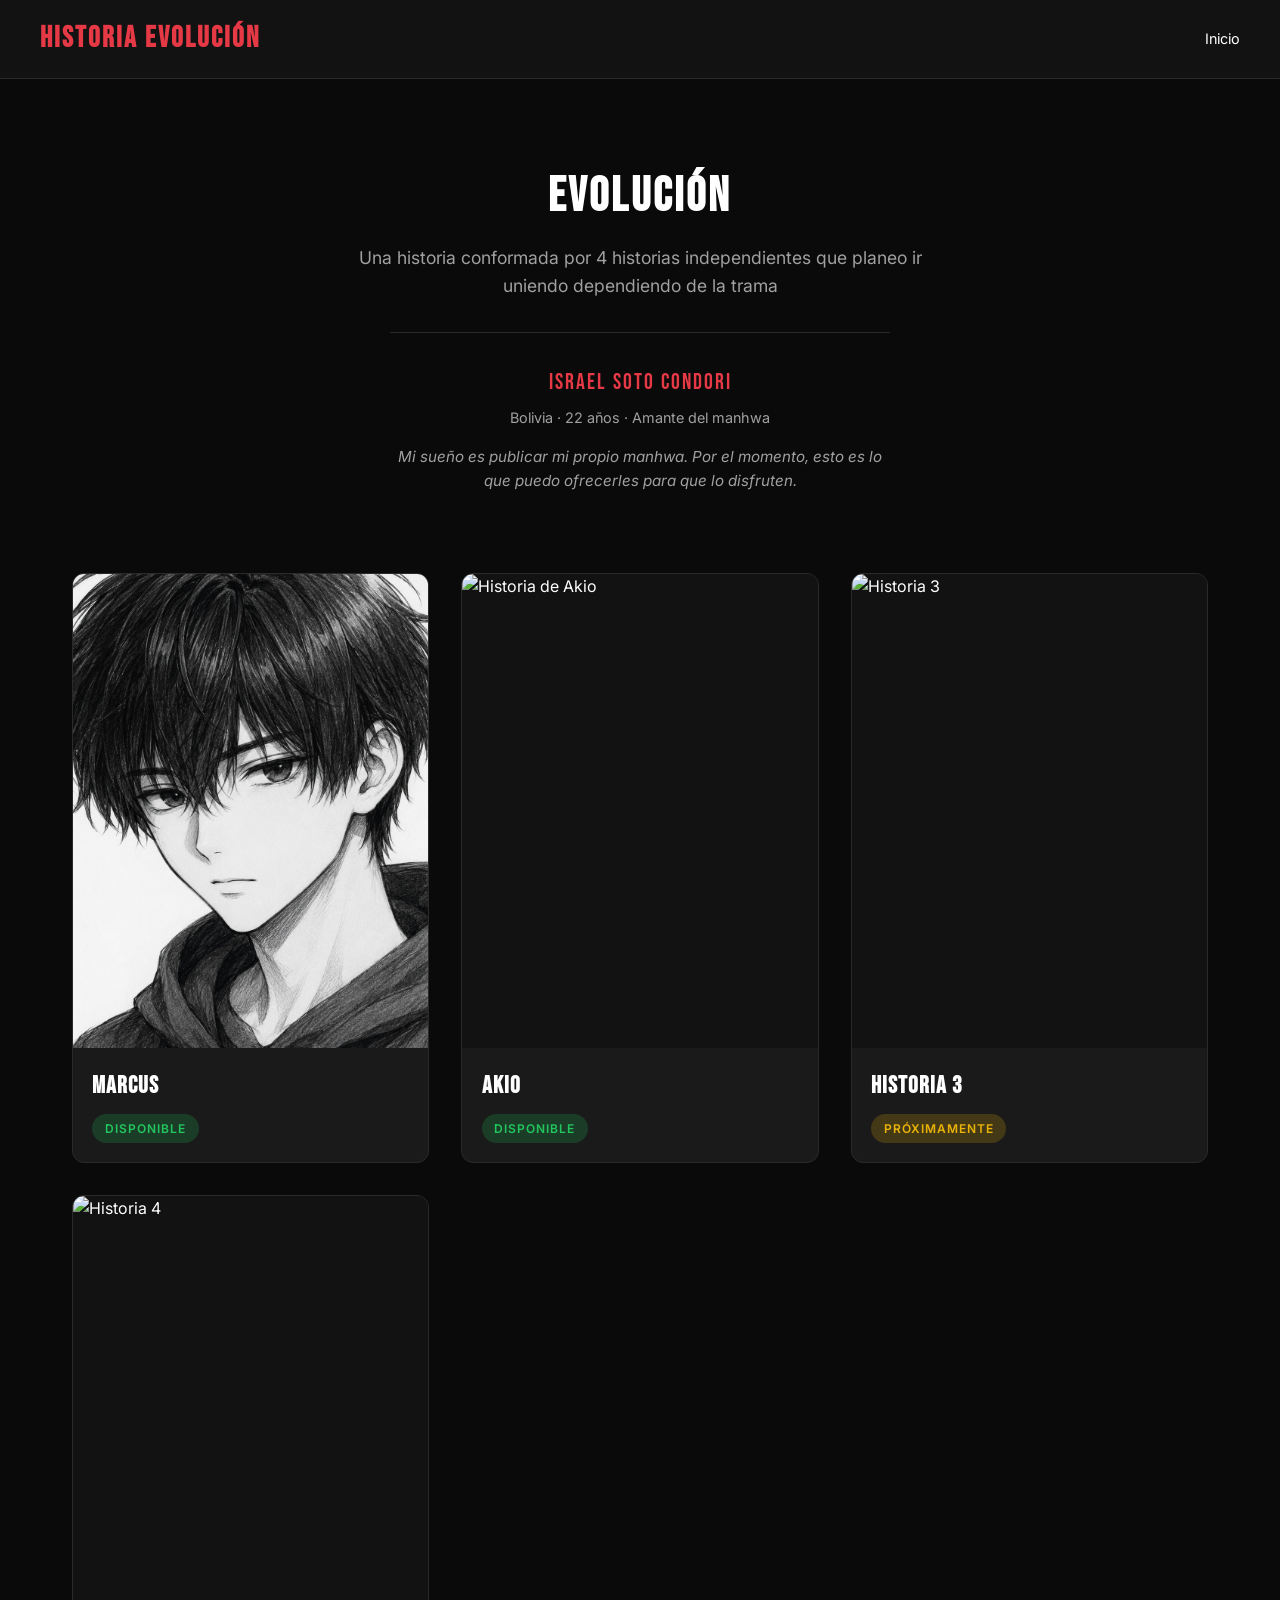
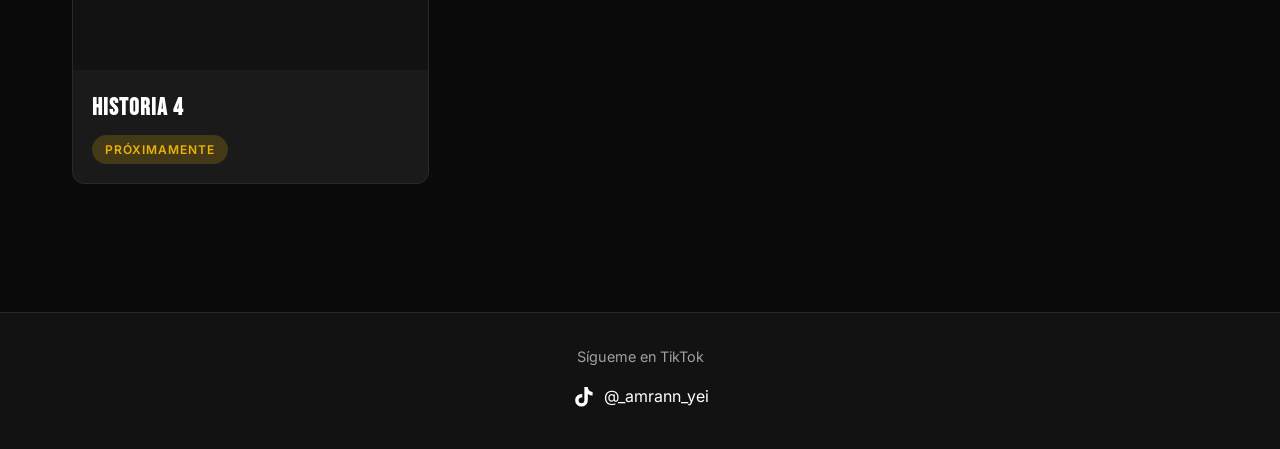
==== index.html @ 7e0ffbfa "Primer commit: página de historias de manga" ====
<!DOCTYPE html>
<html lang="es">
<head>
    <meta charset="UTF-8">
    <meta name="viewport" content="width=device-width, initial-scale=1.0">
    <title>Historia Evolución - Manga</title>
    <link rel="stylesheet" href="css/estilos.css">
    <link rel="preconnect" href="https://fonts.googleapis.com">
    <link rel="preconnect" href="https://fonts.gstatic.com" crossorigin>
    <link href="https://fonts.googleapis.com/css2?family=Bebas+Neue&family=Inter:wght@400;500;600&display=swap" rel="stylesheet">
</head>
<body>
    <header class="header">
        <div class="header-content">
            <h1 class="logo">HISTORIA EVOLUCIÓN</h1>
            <nav class="nav">
                <a href="index.html" class="nav-link active">Inicio</a>
            </nav>
        </div>
    </header>

    <main class="main">
        <section class="hero">
            <h2 class="hero-title">EVOLUCIÓN</h2>
            <p class="hero-subtitle">Una historia conformada por 4 historias independientes que planeo ir uniendo dependiendo de la trama</p>
            <div class="author-info">
                <p class="author-name">Israel Soto Condori</p>
                <p class="author-bio">Bolivia · 22 años · Amante del manhwa</p>
                <p class="author-dream">Mi sueño es publicar mi propio manhwa. Por el momento, esto es lo que puedo ofrecerles para que lo disfruten.</p>
            </div>
        </section>

        <section class="stories-grid">
            <a href="historias/marcus.html" class="story-card">
                <div class="story-cover">
                    <img src="assets/marcus/portada.png" alt="Historia de Marcus">
                </div>
                <div class="story-info">
                    <h3 class="story-title">Marcus</h3>
                    <span class="story-status disponible">Disponible</span>
                </div>
            </a>

            <a href="historias/akio.html" class="story-card">
                <div class="story-cover">
                    <img src="assets/akio/portada.jpg" alt="Historia de Akio">
                </div>
                <div class="story-info">
                    <h3 class="story-title">Akio</h3>
                    <span class="story-status disponible">Disponible</span>
                </div>
            </a>

            <a href="historias/historia-3.html" class="story-card">
                <div class="story-cover">
                    <img src="assets/historia-3/portada.jpg" alt="Historia 3">
                </div>
                <div class="story-info">
                    <h3 class="story-title">Historia 3</h3>
                    <span class="story-status proximamente">Próximamente</span>
                </div>
            </a>

            <a href="historias/historia-4.html" class="story-card">
                <div class="story-cover">
                    <img src="assets/historia-4/portada.jpg" alt="Historia 4">
                </div>
                <div class="story-info">
                    <h3 class="story-title">Historia 4</h3>
                    <span class="story-status proximamente">Próximamente</span>
                </div>
            </a>
        </section>
    </main>

    <footer class="footer">
        <div class="footer-content">
            <p class="footer-text">Sígueme en TikTok</p>
            <a href="https://www.tiktok.com/@_amrann_yei?_r=1&_t=ZS-97IVQm43fPw" target="_blank" class="tiktok-link">
                <svg class="tiktok-icon" viewBox="0 0 24 24" fill="currentColor">
                    <path d="M19.59 6.69a4.83 4.83 0 0 1-3.77-4.25V2h-3.45v13.67a2.89 2.89 0 0 1-2.88 2.5 2.89 2.89 0 0 1-2.89-2.89 2.89 2.89 0 0 1 2.89-2.89c.28 0 .54.04.79.1v-3.5a6.37 6.37 0 0 0-.79-.05A6.34 6.34 0 0 0 3.15 15.2a6.34 6.34 0 0 0 6.34 6.34 6.34 6.34 0 0 0 6.34-6.34V8.97a8.16 8.16 0 0 0 4.76 1.52v-3.4a4.85 4.85 0 0 1-1-.4z"/>
                </svg>
                <span>@_amrann_yei</span>
            </a>
        </div>
    </footer>

    <script src="js/main.js"></script>
</body>
</html>
---- css/estilos.css ----
* {
    margin: 0;
    padding: 0;
    box-sizing: border-box;
}

:root {
    --bg-primary: #0a0a0a;
    --bg-secondary: #121212;
    --bg-card: #1a1a1a;
    --text-primary: #ffffff;
    --text-secondary: #a0a0a0;
    --accent: #e63946;
    --accent-hover: #ff4d5a;
    --border: #2a2a2a;
}

body {
    font-family: 'Inter', sans-serif;
    background-color: var(--bg-primary);
    color: var(--text-primary);
    min-height: 100vh;
    line-height: 1.6;
}

.header {
    background-color: var(--bg-secondary);
    border-bottom: 1px solid var(--border);
    padding: 1rem 2rem;
    position: sticky;
    top: 0;
    z-index: 100;
}

.header-content {
    max-width: 1200px;
    margin: 0 auto;
    display: flex;
    justify-content: space-between;
    align-items: center;
}

.logo {
    font-family: 'Bebas Neue', sans-serif;
    font-size: 1.8rem;
    letter-spacing: 2px;
    color: var(--accent);
}

.nav-link {
    color: var(--text-secondary);
    text-decoration: none;
    font-size: 0.9rem;
    transition: color 0.3s;
}

.nav-link:hover,
.nav-link.active {
    color: var(--text-primary);
}

.main {
    max-width: 1200px;
    margin: 0 auto;
    padding: 2rem;
}

.hero {
    text-align: center;
    padding: 3rem 0;
}

.hero-title {
    font-family: 'Bebas Neue', sans-serif;
    font-size: 3rem;
    letter-spacing: 3px;
    margin-bottom: 0.5rem;
}

.hero-subtitle {
    color: var(--text-secondary);
    font-size: 1.1rem;
    max-width: 600px;
    margin: 0 auto 2rem;
}

.author-info {
    margin-top: 2rem;
    padding-top: 2rem;
    border-top: 1px solid var(--border);
    max-width: 500px;
    margin-left: auto;
    margin-right: auto;
}

.author-name {
    font-family: 'Bebas Neue', sans-serif;
    font-size: 1.4rem;
    letter-spacing: 2px;
    color: var(--accent);
    margin-bottom: 0.3rem;
}

.author-bio {
    color: var(--text-secondary);
    font-size: 0.9rem;
    margin-bottom: 1rem;
}

.author-dream {
    color: var(--text-secondary);
    font-size: 0.95rem;
    font-style: italic;
    line-height: 1.6;
}

.stories-grid {
    display: grid;
    grid-template-columns: repeat(auto-fill, minmax(280px, 1fr));
    gap: 2rem;
    padding: 2rem 0;
}

.story-card {
    background-color: var(--bg-card);
    border-radius: 12px;
    overflow: hidden;
    text-decoration: none;
    color: inherit;
    transition: transform 0.3s, box-shadow 0.3s;
    border: 1px solid var(--border);
}

.story-card:hover {
    transform: translateY(-8px);
    box-shadow: 0 12px 40px rgba(230, 57, 70, 0.2);
}

.story-cover {
    width: 100%;
    aspect-ratio: 3/4;
    overflow: hidden;
    background-color: var(--bg-secondary);
}

.story-cover img {
    width: 100%;
    height: 100%;
    object-fit: cover;
    transition: transform 0.5s;
}

.story-card:hover .story-cover img {
    transform: scale(1.05);
}

.story-info {
    padding: 1.2rem;
}

.story-title {
    font-family: 'Bebas Neue', sans-serif;
    font-size: 1.5rem;
    letter-spacing: 1px;
    margin-bottom: 0.5rem;
}

.story-status {
    font-size: 0.75rem;
    font-weight: 600;
    text-transform: uppercase;
    letter-spacing: 1px;
    padding: 0.3rem 0.8rem;
    border-radius: 20px;
    display: inline-block;
}

.story-status.disponible {
    background-color: rgba(34, 197, 94, 0.2);
    color: #22c55e;
}

.story-status.proximamente {
    background-color: rgba(234, 179, 8, 0.2);
    color: #eab308;
}

.footer {
    background-color: var(--bg-secondary);
    border-top: 1px solid var(--border);
    padding: 2rem;
    margin-top: 4rem;
}

.footer-content {
    max-width: 1200px;
    margin: 0 auto;
    text-align: center;
}

.footer-text {
    color: var(--text-secondary);
    margin-bottom: 1rem;
    font-size: 0.9rem;
}

.tiktok-link {
    display: inline-flex;
    align-items: center;
    gap: 0.5rem;
    color: var(--text-primary);
    text-decoration: none;
    font-size: 1rem;
    transition: color 0.3s;
}

.tiktok-link:hover {
    color: var(--accent);
}

.tiktok-icon {
    width: 24px;
    height: 24px;
}

.story-page {
    min-height: 100vh;
    display: flex;
    flex-direction: column;
}

.story-header {
    background-color: var(--bg-secondary);
    border-bottom: 1px solid var(--border);
    padding: 1rem 2rem;
    position: sticky;
    top: 0;
    z-index: 100;
}

.story-header-content {
    max-width: 1200px;
    margin: 0 auto;
    display: flex;
    justify-content: space-between;
    align-items: center;
}

.back-link {
    color: var(--text-secondary);
    text-decoration: none;
    font-size: 0.9rem;
    transition: color 0.3s;
    display: flex;
    align-items: center;
    gap: 0.5rem;
}

.back-link:hover {
    color: var(--text-primary);
}

.story-main {
    flex: 1;
    max-width: 900px;
    margin: 0 auto;
    padding: 2rem;
    width: 100%;
}

.story-title-page {
    font-family: 'Bebas Neue', sans-serif;
    font-size: 2.5rem;
    letter-spacing: 2px;
    margin-bottom: 2rem;
    text-align: center;
}

.chapter-list {
    list-style: none;
}

.chapter-item {
    background-color: var(--bg-card);
    border: 1px solid var(--border);
    border-radius: 8px;
    margin-bottom: 1rem;
    overflow: hidden;
    transition: border-color 0.3s;
}

.chapter-item:hover {
    border-color: var(--accent);
}

.chapter-link {
    display: block;
    padding: 1.2rem;
    text-decoration: none;
    color: inherit;
}

.chapter-number {
    font-family: 'Bebas Neue', sans-serif;
    font-size: 1rem;
    color: var(--accent);
    margin-bottom: 0.3rem;
}

.chapter-title {
    font-size: 1rem;
    font-weight: 500;
}

.coming-soon {
    text-align: center;
    padding: 4rem 2rem;
}

.coming-soon-icon {
    font-size: 4rem;
    margin-bottom: 1rem;
}

.coming-soon-title {
    font-family: 'Bebas Neue', sans-serif;
    font-size: 2rem;
    letter-spacing: 2px;
    margin-bottom: 0.5rem;
}

.coming-soon-text {
    color: var(--text-secondary);
}

.reader {
    background-color: var(--bg-primary);
    min-height: 100vh;
}

.reader-header {
    background-color: var(--bg-secondary);
    border-bottom: 1px solid var(--border);
    padding: 1rem 2rem;
    position: sticky;
    top: 0;
    z-index: 100;
}

.reader-header-content {
    max-width: 1200px;
    margin: 0 auto;
    display: flex;
    justify-content: space-between;
    align-items: center;
}

.reader-title {
    font-family: 'Bebas Neue', sans-serif;
    font-size: 1.2rem;
    letter-spacing: 1px;
}

.reader-controls {
    display: flex;
    gap: 1rem;
    align-items: center;
}

.reader-btn {
    background-color: var(--bg-card);
    border: 1px solid var(--border);
    color: var(--text-primary);
    padding: 0.5rem 1rem;
    border-radius: 6px;
    cursor: pointer;
    font-size: 0.85rem;
    transition: background-color 0.3s, border-color 0.3s;
}

.reader-btn:hover {
    background-color: var(--accent);
    border-color: var(--accent);
}

.reader-btn.active {
    background-color: var(--accent);
    border-color: var(--accent);
}

.reader-content {
    max-width: 800px;
    margin: 0 auto;
    padding: 2rem;
}

.reader-scroll img {
    width: 100%;
    display: block;
    margin-bottom: 0.5rem;
}

.reader-paged {
    display: none;
}

.reader-paged.active {
    display: block;
}

.reader-paged img {
    width: 100%;
    display: block;
}

.page-nav {
    display: flex;
    justify-content: center;
    align-items: center;
    gap: 2rem;
    padding: 2rem;
}

.page-nav-btn {
    background-color: var(--bg-card);
    border: 1px solid var(--border);
    color: var(--text-primary);
    padding: 0.8rem 1.5rem;
    border-radius: 6px;
    cursor: pointer;
    font-size: 0.9rem;
    transition: background-color 0.3s, border-color 0.3s;
}

.page-nav-btn:hover:not(:disabled) {
    background-color: var(--accent);
    border-color: var(--accent);
}

.page-nav-btn:disabled {
    opacity: 0.5;
    cursor: not-allowed;
}

.page-counter {
    color: var(--text-secondary);
    font-size: 0.9rem;
}

@media (max-width: 768px) {
    .header-content {
        flex-direction: column;
        gap: 1rem;
    }

    .hero-title {
        font-size: 2rem;
    }

    .stories-grid {
        grid-template-columns: repeat(auto-fill, minmax(200px, 1fr));
        gap: 1rem;
    }

    .story-title-page {
        font-size: 1.8rem;
    }

    .reader-controls {
        gap: 0.5rem;
    }

    .reader-btn {
        padding: 0.4rem 0.8rem;
        font-size: 0.8rem;
    }
}
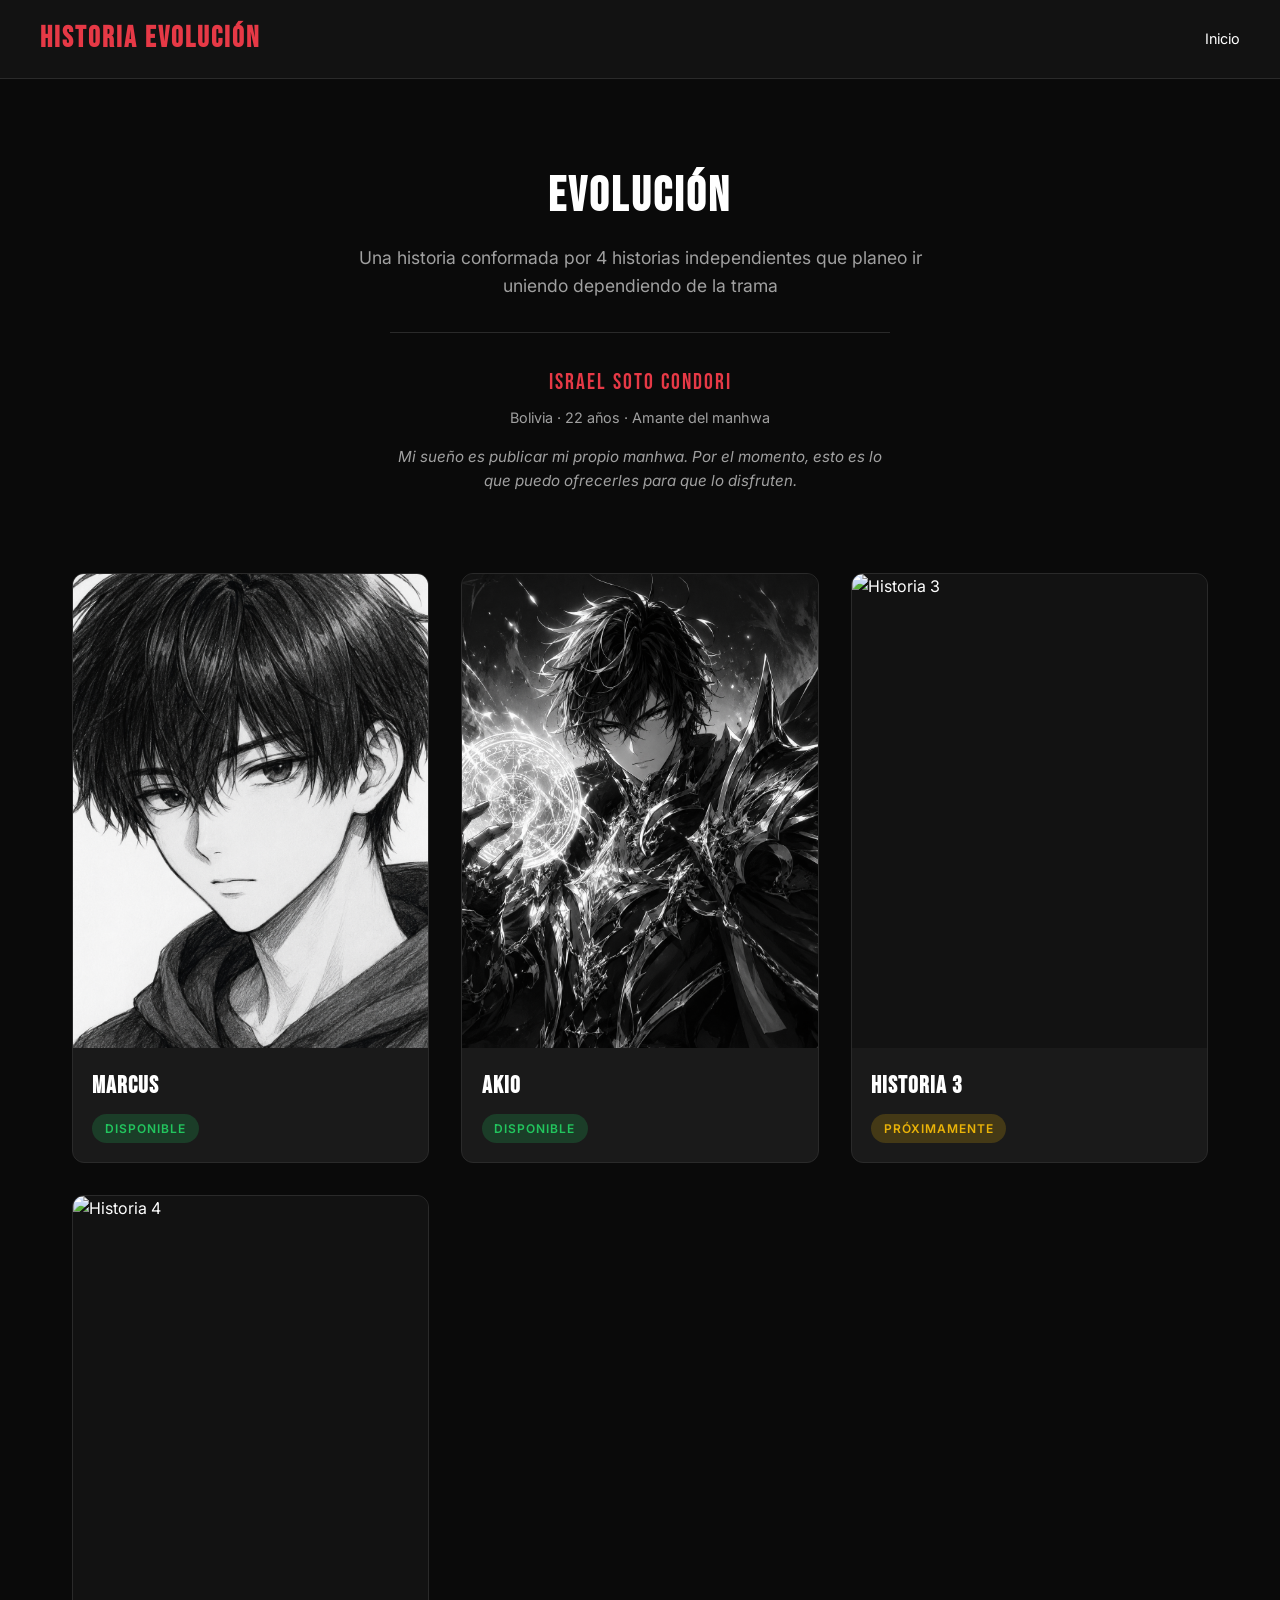
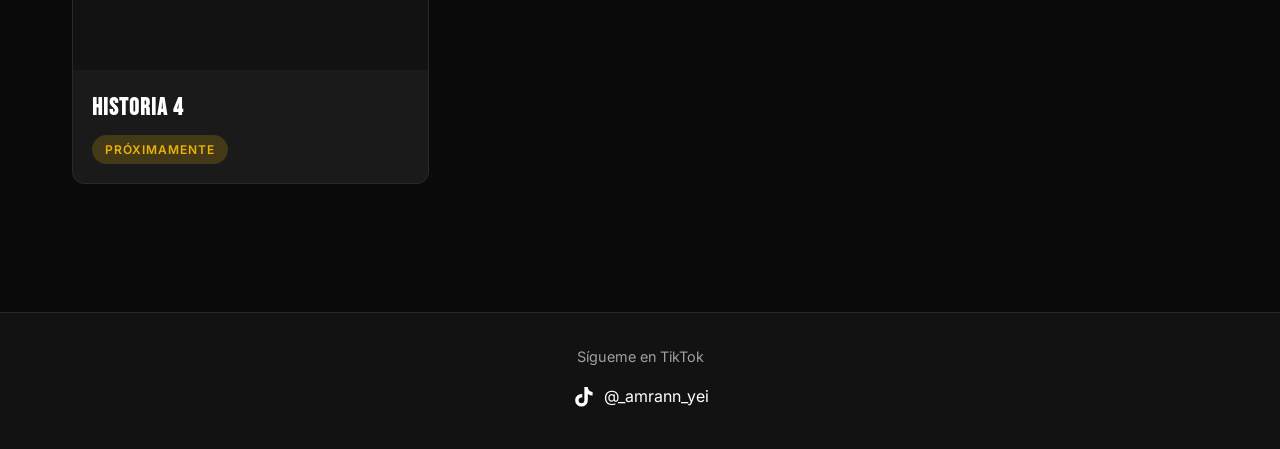
==== commit 96881306: "Agregar historieta de Akio con nuevas imagenes" ====
--- a/index.html
+++ b/index.html
@@ -4,6 +4,7 @@
     <meta charset="UTF-8">
     <meta name="viewport" content="width=device-width, initial-scale=1.0">
     <title>Historia Evolución - Manga</title>
+    <link rel="icon" type="image/jpeg" href="assets/icons/imagen.jpeg">
     <link rel="stylesheet" href="css/estilos.css">
     <link rel="preconnect" href="https://fonts.googleapis.com">
     <link rel="preconnect" href="https://fonts.gstatic.com" crossorigin>
@@ -43,7 +44,7 @@
 
             <a href="historias/akio.html" class="story-card">
                 <div class="story-cover">
-                    <img src="assets/akio/portada.jpg" alt="Historia de Akio">
+                    <img src="assets/akio/portada.png" alt="Historia de Akio">
                 </div>
                 <div class="story-info">
                     <h3 class="story-title">Akio</h3>
--- a/css/estilos.css
+++ b/css/estilos.css
@@ -391,44 +391,91 @@
 .reader-content {
     max-width: 800px;
     margin: 0 auto;
-    padding: 2rem;
+    padding: 1rem;
+    padding-bottom: 80px;
+}
+
+.reader-paged {
+    width: 100%;
+    overflow: hidden;
+    background-color: var(--bg-secondary);
+    border-radius: 8px;
+    position: relative;
+    touch-action: none;
+}
+
+.reader-scroll {
+    display: none;
+    width: 100%;
+}
+
+body.mode-scroll .reader-paged {
+    display: none;
+}
+
+body.mode-scroll .reader-scroll {
+    display: block;
+}
+
+body.mode-scroll .page-nav {
+    display: none;
+}
+
+body.mode-scroll .zoom-controls {
+    display: none;
 }
 
 .reader-scroll img {
     width: 100%;
     display: block;
-    margin-bottom: 0.5rem;
-}
-
-.reader-paged {
-    display: none;
-}
-
-.reader-paged.active {
-    display: block;
+    margin-bottom: 1.5rem;
+}
+
+.mode-controls {
+    display: flex;
+    gap: 0.5rem;
+}
+
+.mode-btn {
+    touch-action: manipulation;
+}
+
+.mode-btn.active {
+    background-color: var(--accent);
+    border-color: var(--accent);
 }
 
 .reader-paged img {
     width: 100%;
     display: block;
+    transform-origin: top left;
+    user-select: none;
+    -webkit-user-drag: none;
 }
 
 .page-nav {
     display: flex;
     justify-content: center;
     align-items: center;
-    gap: 2rem;
-    padding: 2rem;
+    gap: 1rem;
+    padding: 0.8rem 1rem;
+    background-color: var(--bg-secondary);
+    border-top: 1px solid var(--border);
+    position: fixed;
+    bottom: 0;
+    left: 0;
+    right: 0;
+    z-index: 100;
 }
 
 .page-nav-btn {
     background-color: var(--bg-card);
     border: 1px solid var(--border);
     color: var(--text-primary);
-    padding: 0.8rem 1.5rem;
+    padding: 0.7rem 1.2rem;
     border-radius: 6px;
     cursor: pointer;
-    font-size: 0.9rem;
+    font-size: 0.85rem;
     transition: background-color 0.3s, border-color 0.3s;
 }
 
@@ -447,31 +494,189 @@
     font-size: 0.9rem;
 }
 
+.zoom-controls {
+    display: flex;
+    gap: 0.5rem;
+    align-items: center;
+}
+
+.zoom-level {
+    color: var(--text-secondary);
+    font-size: 0.85rem;
+    min-width: 45px;
+    text-align: center;
+}
+
+@media (max-width: 1024px) {
+    .zoom-controls {
+        display: none;
+    }
+
+    .reader-content {
+        padding: 1.5rem;
+    }
+
+    .stories-grid {
+        grid-template-columns: repeat(auto-fill, minmax(250px, 1fr));
+        gap: 1.5rem;
+    }
+}
+
 @media (max-width: 768px) {
+    .header {
+        padding: 0.8rem 1rem;
+    }
+
     .header-content {
         flex-direction: column;
-        gap: 1rem;
+        gap: 0.8rem;
+    }
+
+    .logo {
+        font-size: 1.4rem;
+    }
+
+    .main {
+        padding: 1rem;
+    }
+
+    .hero {
+        padding: 2rem 0;
     }
 
     .hero-title {
         font-size: 2rem;
     }
 
+    .hero-subtitle {
+        font-size: 0.95rem;
+    }
+
     .stories-grid {
-        grid-template-columns: repeat(auto-fill, minmax(200px, 1fr));
+        grid-template-columns: repeat(2, 1fr);
         gap: 1rem;
     }
 
+    .story-info {
+        padding: 0.8rem;
+    }
+
+    .story-title {
+        font-size: 1.2rem;
+    }
+
+    .story-header {
+        padding: 0.8rem 1rem;
+    }
+
+    .story-header-content {
+        flex-wrap: wrap;
+        gap: 0.5rem;
+    }
+
     .story-title-page {
-        font-size: 1.8rem;
+        font-size: 1.5rem;
+        margin-bottom: 1.5rem;
+    }
+
+    .story-main {
+        padding: 1rem;
+    }
+
+    .reader-header {
+        padding: 0.8rem 1rem;
+    }
+
+    .reader-header-content {
+        flex-wrap: wrap;
+        gap: 0.5rem;
+    }
+
+    .reader-title {
+        font-size: 1rem;
+        order: -1;
+        width: 100%;
+        text-align: center;
     }
 
     .reader-controls {
-        gap: 0.5rem;
+        gap: 0.3rem;
+        flex-wrap: wrap;
+        justify-content: center;
     }
 
     .reader-btn {
-        padding: 0.4rem 0.8rem;
+        padding: 0.5rem 0.8rem;
         font-size: 0.8rem;
     }
-}
+
+    .reader-content {
+        padding-bottom: 4rem;
+    }
+
+    .page-nav {
+        gap: 1rem;
+        padding: 0.8rem;
+    }
+
+    .page-nav-btn {
+        padding: 0.6rem 1rem;
+        font-size: 0.85rem;
+    }
+
+    .footer {
+        padding: 1.5rem 1rem;
+        margin-top: 2rem;
+    }
+
+    .author-info {
+        padding-top: 1.5rem;
+    }
+}
+
+@media (max-width: 480px) {
+    .stories-grid {
+        grid-template-columns: 1fr;
+        gap: 1rem;
+    }
+
+    .story-cover {
+        aspect-ratio: 16/10;
+    }
+
+    .hero-title {
+        font-size: 1.6rem;
+    }
+
+    .hero-subtitle {
+        font-size: 0.9rem;
+    }
+
+    .author-name {
+        font-size: 1.2rem;
+    }
+
+    .author-bio,
+    .author-dream {
+        font-size: 0.85rem;
+    }
+
+    .reader-controls {
+        gap: 0.2rem;
+    }
+
+    .reader-btn {
+        padding: 0.35rem 0.5rem;
+        font-size: 0.7rem;
+    }
+
+    .zoom-level {
+        font-size: 0.75rem;
+        min-width: 35px;
+    }
+
+    .page-nav-btn {
+        padding: 0.5rem 0.8rem;
+        font-size: 0.8rem;
+    }
+}
